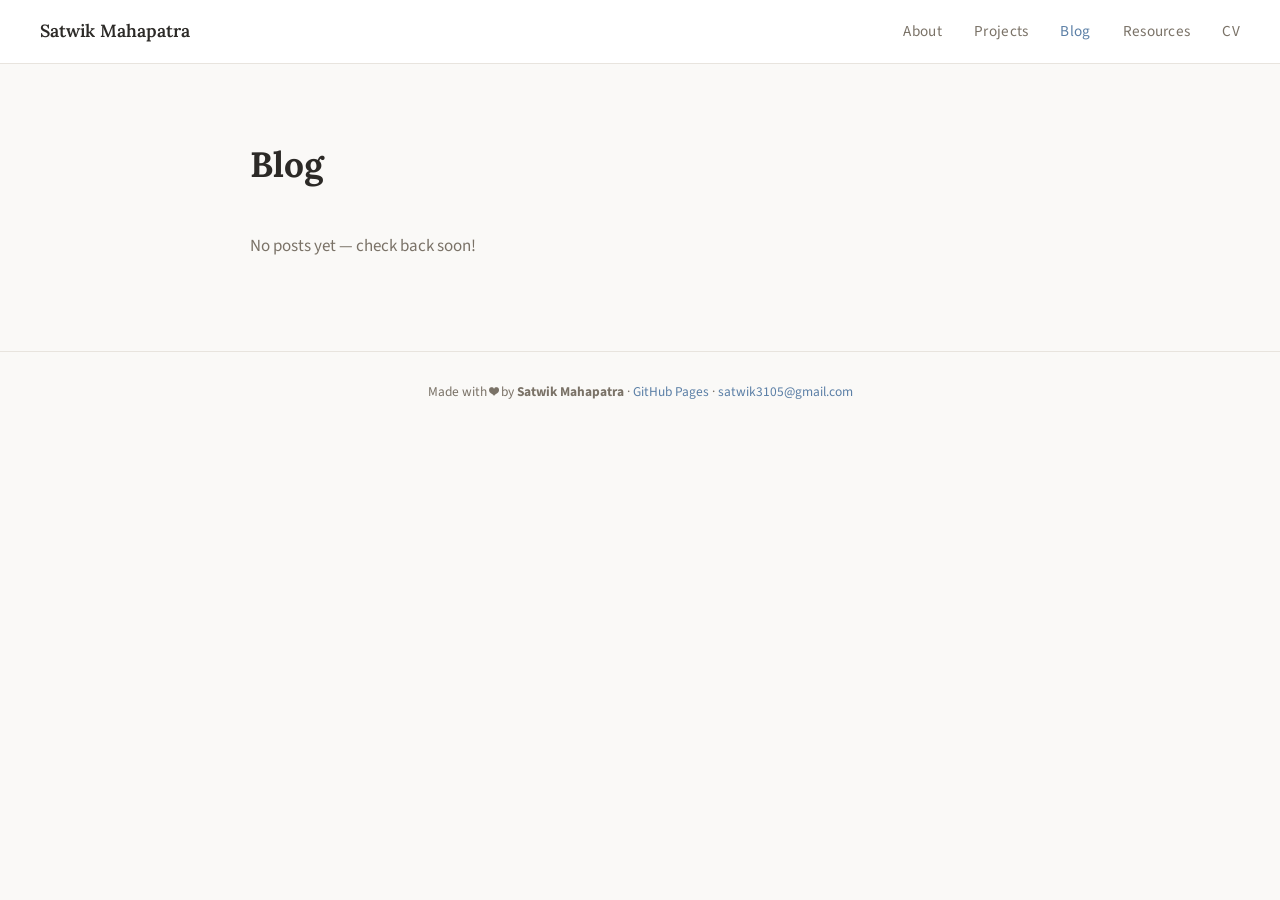
==== blog.html @ 04a639ca "Add files via upload" ====
<!DOCTYPE html>
<html lang="en">
<head>
  <meta charset="UTF-8"/>
  <meta name="viewport" content="width=device-width, initial-scale=1.0"/>
  <title>Blog · Satwik Mahapatra</title>
  <link rel="stylesheet" href="style.css"/>
</head>
<body>
<nav>
  <a href="index.html" class="nav-brand">Satwik Mahapatra</a>
  <ul class="nav-links" id="navLinks">
    <li><a href="about.html">About</a></li>
    <li><a href="projects.html">Projects</a></li>
    <li><a href="blog.html">Blog</a></li>
    <li><a href="resources.html">Resources</a></li>
    <li><a href="cv.html">CV</a></li>
  </ul>
  <div class="hamburger" onclick="toggleMenu()"><span></span><span></span><span></span></div>
</nav>
<main>
  <div class="page-content">
    <h1><strong>Blog</strong></h1>
    <div class="blog-list" id="blogList">
      <p style="color:var(--muted)">Loading posts...</p>
    </div>
  </div>
</main>
<footer>
  <p>Made with ❤️ by <strong>Satwik Mahapatra</strong> · <a href="https://pages.github.com" target="_blank">GitHub Pages</a> · <a href="mailto:satwik3105@gmail.com">satwik3105@gmail.com</a></p>
</footer>
<script src="nav.js"></script>
<script src="posts.js"></script>
<script>
  const list = document.getElementById('blogList');
  if (!window.POSTS || POSTS.length === 0) {
    list.innerHTML = '<p style="color:var(--muted)">No posts yet — check back soon!</p>';
  } else {
    list.innerHTML = POSTS.map(p => {
      const d = new Date(p.date);
      const day = d.getDate();
      const mon = d.toLocaleString('en', {month:'short', year:'numeric'});
      return `
        <a href="post.html?id=${p.id}" style="text-decoration:none;color:inherit;">
          <div class="blog-item">
            <div class="blog-date">
              <div class="day">${day}</div>
              ${mon}
            </div>
            <div class="blog-content">
              <h3>${p.title}</h3>
              <p>${p.excerpt}</p>
              <div class="tags" style="margin-top:8px">
                ${p.tags.map(t => `<span class="tag">${t}</span>`).join('')}
              </div>
            </div>
          </div>
        </a>`;
    }).join('');
  }
</script>
</body>
</html>
---- style.css ----
@import url('https://fonts.googleapis.com/css2?family=Lora:ital,wght@0,400;0,600;1,400&family=Source+Sans+3:wght@300;400;600&display=swap');

:root {
  --bg: #faf9f7;
  --surface: #ffffff;
  --border: #e8e4de;
  --text: #2c2a27;
  --muted: #7a7267;
  --accent: #5b7fa6;
  --accent2: #a05c3b;
  --tag-bg: #eef2f7;
  --nav-h: 64px;
  --radius: 10px;
  --shadow: 0 4px 24px rgba(0,0,0,0.07);
}

*, *::before, *::after { box-sizing: border-box; margin: 0; padding: 0; }
html { scroll-behavior: smooth; }
body { font-family: 'Source Sans 3', sans-serif; background: var(--bg); color: var(--text); line-height: 1.75; font-size: 17px; }
a { color: var(--accent); text-decoration: none; }
a:hover { text-decoration: underline; }
img { max-width: 100%; display: block; }

nav {
  position: fixed; top: 0; left: 0; right: 0;
  height: var(--nav-h);
  background: rgba(255,255,255,0.95);
  backdrop-filter: blur(10px);
  border-bottom: 1px solid var(--border);
  z-index: 100;
  display: flex; align-items: center; justify-content: space-between;
  padding: 0 40px;
}
.nav-brand { font-family: 'Lora', serif; font-weight: 600; font-size: 1.1rem; color: var(--text); }
.nav-brand:hover { text-decoration: none; }
.nav-links { display: flex; gap: 32px; list-style: none; }
.nav-links a { font-size: 0.95rem; color: var(--muted); transition: color 0.2s; letter-spacing: 0.02em; }
.nav-links a:hover, .nav-links a.active { color: var(--accent); text-decoration: none; }
.hamburger { display: none; flex-direction: column; gap: 5px; cursor: pointer; }
.hamburger span { width: 24px; height: 2px; background: var(--text); border-radius: 2px; }

main { padding-top: var(--nav-h); }

.page-content { max-width: 860px; margin: 0 auto; padding: 70px 40px 90px; }
.page-content > h1 { font-family: 'Lora', serif; font-size: 2.2rem; font-weight: 600; margin-bottom: 36px; }

.hero { display: flex; align-items: center; gap: 60px; min-height: calc(100vh - var(--nav-h)); max-width: 860px; margin: 0 auto; padding: 40px; }
.hero-photo { flex-shrink: 0; width: 220px; height: 220px; border-radius: 50%; overflow: hidden; border: 4px solid var(--border); box-shadow: var(--shadow); }
.hero-photo img { width: 100%; height: 100%; object-fit: cover; }
.hero-text h1 { font-family: 'Lora', serif; font-size: 2.4rem; font-weight: 600; line-height: 1.2; margin-bottom: 8px; }
.hero-text .subtitle { color: var(--muted); font-size: 1.05rem; margin-bottom: 20px; }
.hero-text > p { font-size: 1.05rem; max-width: 500px; }
.hero-links { margin-top: 24px; display: flex; gap: 12px; flex-wrap: wrap; }

.btn { display: inline-flex; align-items: center; gap: 6px; padding: 9px 20px; border-radius: 6px; font-size: 0.9rem; font-weight: 600; transition: all 0.2s; }
.btn-primary { background: var(--accent); color: #fff; border: none; }
.btn-primary:hover { background: #4a6e94; text-decoration: none; }
.btn-outline { border: 1.5px solid var(--accent); color: var(--accent); background: none; }
.btn-outline:hover { background: var(--accent); color: #fff; text-decoration: none; }

.about-body p { margin-bottom: 20px; font-size: 1.02rem; line-height: 1.85; }

.projects-grid { display: grid; grid-template-columns: repeat(auto-fill, minmax(255px, 1fr)); gap: 26px; }
.project-card { background: var(--surface); border: 1px solid var(--border); border-radius: var(--radius); overflow: hidden; box-shadow: var(--shadow); transition: transform 0.2s, box-shadow 0.2s; }
.project-card:hover { transform: translateY(-4px); box-shadow: 0 8px 32px rgba(0,0,0,0.11); }
.project-card img { width: 100%; height: 160px; object-fit: cover; }
.card-body { padding: 16px 18px 18px; }
.card-body h3 { font-family: 'Lora', serif; font-size: 0.98rem; font-weight: 600; margin-bottom: 7px; line-height: 1.4; }
.card-body p { font-size: 0.86rem; color: var(--muted); margin-bottom: 12px; }
.tags { display: flex; flex-wrap: wrap; gap: 5px; }
.tag { background: var(--tag-bg); color: var(--accent); font-size: 0.76rem; font-weight: 600; padding: 3px 10px; border-radius: 20px; }

.blog-list { display: flex; flex-direction: column; gap: 22px; }
.blog-item { display: flex; gap: 22px; padding: 22px; background: var(--surface); border: 1px solid var(--border); border-radius: var(--radius); box-shadow: var(--shadow); transition: transform 0.2s; }
.blog-item:hover { transform: translateX(4px); }
.blog-date { min-width: 68px; text-align: center; font-family: 'Lora', serif; font-size: 0.82rem; color: var(--muted); padding-top: 2px; }
.blog-date .day { font-size: 1.8rem; font-weight: 600; color: var(--accent); line-height: 1; }
.blog-content h3 { font-family: 'Lora', serif; font-size: 1.02rem; margin-bottom: 6px; }
.blog-content p { font-size: 0.88rem; color: var(--muted); }

.post-header { margin-bottom: 40px; padding-bottom: 28px; border-bottom: 1px solid var(--border); }
.post-header h1 { font-family: 'Lora', serif; font-size: 2rem; font-weight: 600; line-height: 1.3; margin-bottom: 12px; }
.post-meta { font-size: 0.88rem; color: var(--muted); display: flex; gap: 16px; flex-wrap: wrap; }
.post-body { font-size: 1.02rem; line-height: 1.85; }
.post-body h2 { font-family: 'Lora', serif; font-size: 1.5rem; font-weight: 600; margin: 40px 0 16px; }
.post-body h3 { font-family: 'Lora', serif; font-size: 1.2rem; font-weight: 600; margin: 28px 0 12px; }
.post-body p { margin-bottom: 20px; }
.post-body ul, .post-body ol { margin: 0 0 20px 24px; }
.post-body li { margin-bottom: 6px; }
.post-body blockquote { border-left: 3px solid var(--accent); padding: 12px 20px; margin: 24px 0; background: var(--tag-bg); border-radius: 0 var(--radius) var(--radius) 0; font-style: italic; color: var(--muted); }
.post-body img { border-radius: var(--radius); margin: 24px auto; box-shadow: var(--shadow); }
.post-tags { margin-top: 40px; padding-top: 24px; border-top: 1px solid var(--border); }
.post-nav { display: flex; justify-content: space-between; gap: 20px; margin-top: 40px; padding-top: 28px; border-top: 1px solid var(--border); }
.post-nav a { font-size: 0.9rem; font-weight: 600; color: var(--accent); max-width: 45%; }
.back-link { display: inline-flex; align-items: center; gap: 6px; margin-bottom: 32px; font-size: 0.9rem; font-weight: 600; color: var(--accent); }

.resource-section { margin-bottom: 36px; }
.resource-section h3 { font-family: 'Lora', serif; font-size: 1.12rem; color: var(--accent2); margin-bottom: 12px; padding-bottom: 6px; border-bottom: 1px solid var(--border); }
.resource-list { list-style: none; display: flex; flex-direction: column; gap: 10px; }
.resource-list li { display: flex; align-items: flex-start; gap: 10px; font-size: 0.95rem; }
.resource-list li::before { content: "→"; color: var(--accent); flex-shrink: 0; }

.cv-section { margin-bottom: 40px; }
.cv-section h3 { font-size: 0.78rem; font-weight: 600; letter-spacing: 0.13em; text-transform: uppercase; color: var(--accent); margin-bottom: 16px; padding-bottom: 6px; border-bottom: 1px solid var(--border); }
.cv-entry { display: grid; grid-template-columns: 140px 1fr; gap: 10px 20px; margin-bottom: 18px; padding-bottom: 18px; border-bottom: 1px dashed var(--border); }
.cv-entry:last-child { border-bottom: none; }
.cv-year { font-size: 0.84rem; color: var(--muted); padding-top: 2px; }
.cv-info h4 { font-size: 1rem; font-weight: 600; margin-bottom: 2px; }
.cv-info p { font-size: 0.88rem; color: var(--muted); }

footer { text-align: center; padding: 28px 20px; font-size: 0.84rem; color: var(--muted); border-top: 1px solid var(--border); }
footer a { color: var(--accent); }

@media (max-width: 680px) {
  nav { padding: 0 20px; }
  .nav-links { display: none; flex-direction: column; position: absolute; top: var(--nav-h); left: 0; right: 0; background: #fff; border-bottom: 1px solid var(--border); padding: 20px; gap: 16px; }
  .nav-links.open { display: flex; }
  .hamburger { display: flex; }
  .hero { flex-direction: column; text-align: center; padding: 50px 20px 60px; gap: 28px; }
  .hero-photo { width: 160px; height: 160px; }
  .hero-links { justify-content: center; }
  .page-content { padding: 50px 20px 60px; }
  .cv-entry { grid-template-columns: 1fr; gap: 4px; }
  .post-nav { flex-direction: column; }
  .post-nav a { max-width: 100%; }
}
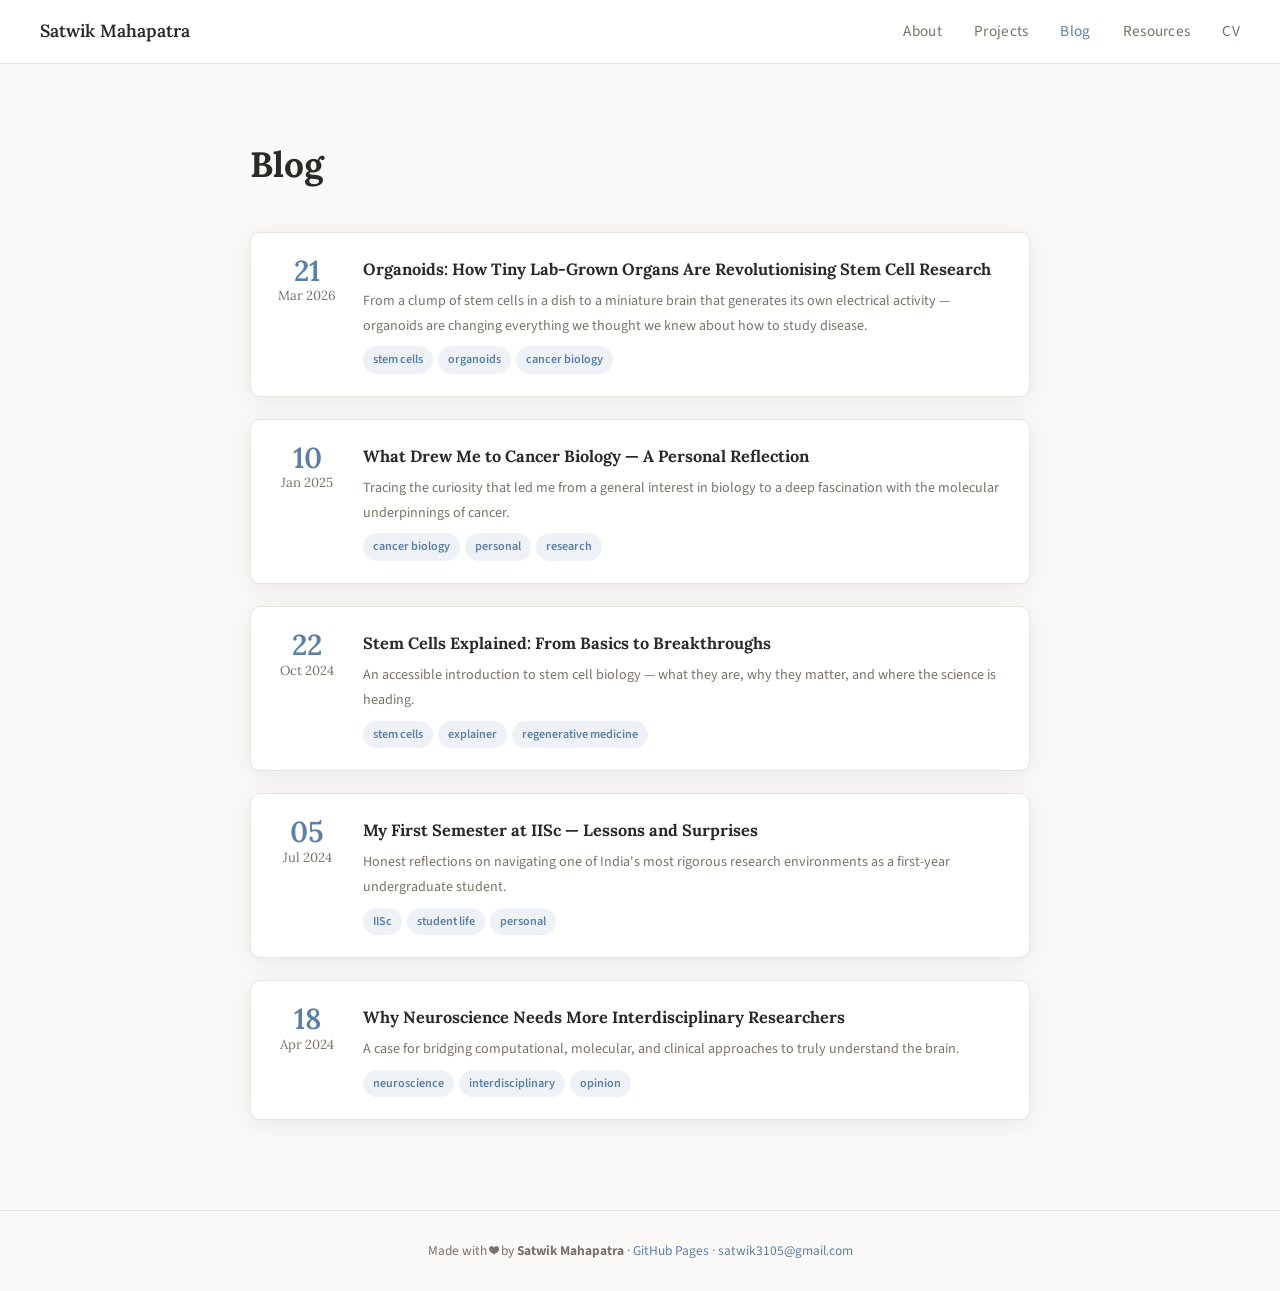
==== commit 1d621370: "Add files via upload" ====
--- a/blog.html
+++ b/blog.html
@@ -18,46 +18,110 @@
   </ul>
   <div class="hamburger" onclick="toggleMenu()"><span></span><span></span><span></span></div>
 </nav>
+
 <main>
   <div class="page-content">
     <h1><strong>Blog</strong></h1>
-    <div class="blog-list" id="blogList">
-      <p style="color:var(--muted)">Loading posts...</p>
+    <div class="blog-list">
+
+      <!-- ═══════════════════════════════════════════════════
+           TO ADD A NEW POST: copy one blog-item block below,
+           paste it at the top of this list, and edit the
+           date, title, excerpt, tags, and post link.
+           ═══════════════════════════════════════════════════ -->
+
+      <a href="post.html?id=organoids-stem-cell-frontier" style="text-decoration:none;color:inherit;">
+        <div class="blog-item">
+          <div class="blog-date">
+            <div class="day">21</div>Mar 2026
+          </div>
+          <div class="blog-content">
+            <h3>Organoids: How Tiny Lab-Grown Organs Are Revolutionising Stem Cell Research</h3>
+            <p>From a clump of stem cells in a dish to a miniature brain that generates its own electrical activity — organoids are changing everything we thought we knew about how to study disease.</p>
+            <div class="tags" style="margin-top:8px">
+              <span class="tag">stem cells</span>
+              <span class="tag">organoids</span>
+              <span class="tag">cancer biology</span>
+            </div>
+          </div>
+        </div>
+      </a>
+
+      <a href="post.html?id=cancer-biology-reflection" style="text-decoration:none;color:inherit;">
+        <div class="blog-item">
+          <div class="blog-date">
+            <div class="day">10</div>Jan 2025
+          </div>
+          <div class="blog-content">
+            <h3>What Drew Me to Cancer Biology — A Personal Reflection</h3>
+            <p>Tracing the curiosity that led me from a general interest in biology to a deep fascination with the molecular underpinnings of cancer.</p>
+            <div class="tags" style="margin-top:8px">
+              <span class="tag">cancer biology</span>
+              <span class="tag">personal</span>
+              <span class="tag">research</span>
+            </div>
+          </div>
+        </div>
+      </a>
+
+      <a href="post.html?id=stem-cells-explained" style="text-decoration:none;color:inherit;">
+        <div class="blog-item">
+          <div class="blog-date">
+            <div class="day">22</div>Oct 2024
+          </div>
+          <div class="blog-content">
+            <h3>Stem Cells Explained: From Basics to Breakthroughs</h3>
+            <p>An accessible introduction to stem cell biology — what they are, why they matter, and where the science is heading.</p>
+            <div class="tags" style="margin-top:8px">
+              <span class="tag">stem cells</span>
+              <span class="tag">explainer</span>
+              <span class="tag">regenerative medicine</span>
+            </div>
+          </div>
+        </div>
+      </a>
+
+      <a href="post.html?id=first-semester-iisc" style="text-decoration:none;color:inherit;">
+        <div class="blog-item">
+          <div class="blog-date">
+            <div class="day">05</div>Jul 2024
+          </div>
+          <div class="blog-content">
+            <h3>My First Semester at IISc — Lessons and Surprises</h3>
+            <p>Honest reflections on navigating one of India's most rigorous research environments as a first-year undergraduate student.</p>
+            <div class="tags" style="margin-top:8px">
+              <span class="tag">IISc</span>
+              <span class="tag">student life</span>
+              <span class="tag">personal</span>
+            </div>
+          </div>
+        </div>
+      </a>
+
+      <a href="post.html?id=interdisciplinary-neuroscience" style="text-decoration:none;color:inherit;">
+        <div class="blog-item">
+          <div class="blog-date">
+            <div class="day">18</div>Apr 2024
+          </div>
+          <div class="blog-content">
+            <h3>Why Neuroscience Needs More Interdisciplinary Researchers</h3>
+            <p>A case for bridging computational, molecular, and clinical approaches to truly understand the brain.</p>
+            <div class="tags" style="margin-top:8px">
+              <span class="tag">neuroscience</span>
+              <span class="tag">interdisciplinary</span>
+              <span class="tag">opinion</span>
+            </div>
+          </div>
+        </div>
+      </a>
+
     </div>
   </div>
 </main>
+
 <footer>
   <p>Made with ❤️ by <strong>Satwik Mahapatra</strong> · <a href="https://pages.github.com" target="_blank">GitHub Pages</a> · <a href="mailto:satwik3105@gmail.com">satwik3105@gmail.com</a></p>
 </footer>
 <script src="nav.js"></script>
-<script src="posts.js"></script>
-<script>
-  const list = document.getElementById('blogList');
-  if (!window.POSTS || POSTS.length === 0) {
-    list.innerHTML = '<p style="color:var(--muted)">No posts yet — check back soon!</p>';
-  } else {
-    list.innerHTML = POSTS.map(p => {
-      const d = new Date(p.date);
-      const day = d.getDate();
-      const mon = d.toLocaleString('en', {month:'short', year:'numeric'});
-      return `
-        <a href="post.html?id=${p.id}" style="text-decoration:none;color:inherit;">
-          <div class="blog-item">
-            <div class="blog-date">
-              <div class="day">${day}</div>
-              ${mon}
-            </div>
-            <div class="blog-content">
-              <h3>${p.title}</h3>
-              <p>${p.excerpt}</p>
-              <div class="tags" style="margin-top:8px">
-                ${p.tags.map(t => `<span class="tag">${t}</span>`).join('')}
-              </div>
-            </div>
-          </div>
-        </a>`;
-    }).join('');
-  }
-</script>
 </body>
 </html>
